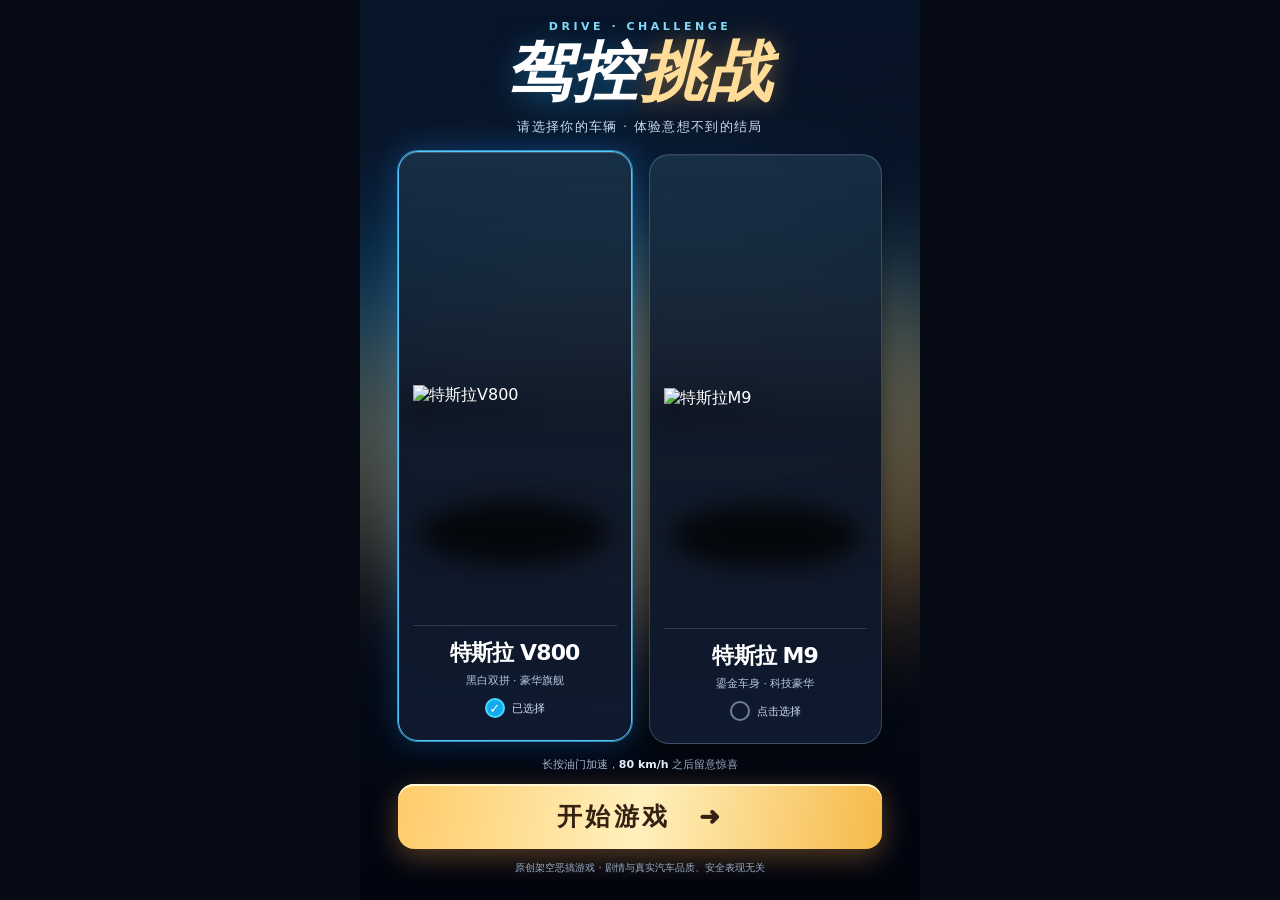
==== drive-game/index.html @ 818aad75 "Add files via upload" ====
<!doctype html>
<html lang="zh-CN">
<head>
<meta charset="utf-8">
<meta name="viewport" content="width=device-width,initial-scale=1,maximum-scale=1,user-scalable=no,viewport-fit=cover">
<meta name="theme-color" content="#081120">
<title>驾控挑战 · 双车命运</title>
<style>
:root{color-scheme:dark;--sky:#7cdaff;--gold:#ffd888;--blue:#37c8ff;--red:#ff4e5c}
*{box-sizing:border-box;-webkit-tap-highlight-color:transparent;user-select:none;-webkit-user-select:none}
html,body{width:100%;height:100%;margin:0;overflow:hidden;background:#03070e;color:white;font-family:-apple-system,BlinkMacSystemFont,"PingFang SC","Microsoft YaHei",system-ui,sans-serif;touch-action:none}
button{font:inherit;cursor:pointer;color:inherit;-webkit-appearance:none;appearance:none;border:0;outline:0}
#app{position:relative;width:100%;height:100%;height:100dvh;overflow:hidden;isolation:isolate}
.screen{position:absolute;inset:0;display:none;overflow:hidden}.screen.active{display:block}
/* Menu */
#menu{background:linear-gradient(160deg,#152b49 0%,#111e32 40%,#090d19 100%)}
#menu:before{content:"";position:absolute;inset:-35px;background:linear-gradient(0deg,rgba(1,3,11,.94),rgba(4,10,22,.55) 57%,rgba(5,13,29,.74)),url('assets/menu.webp') center center/cover no-repeat;filter:blur(15px) saturate(1.15);transform:scale(1.08)}
.ambient{position:absolute;pointer-events:none;border-radius:50%;filter:blur(60px);opacity:.45}.ambient.a{width:60vw;height:40vh;background:#096ba3;top:22%;left:-23%}.ambient.b{width:60vw;height:40vh;background:#b57930;top:30%;right:-27%}
.menu-layout{position:relative;height:100%;display:flex;flex-direction:column;justify-content:space-between;gap:12px;padding:calc(env(safe-area-inset-top) + 20px) clamp(16px,4.2vw,38px) calc(env(safe-area-inset-bottom) + 24px)}
.brand-kicker{font-size:11px;letter-spacing:.32em;font-weight:700;color:#83dafa;text-align:center}.brand-title{margin:3px 0 0;text-align:center;font-size:clamp(40px,10vw,65px);font-weight:1000;font-style:italic;line-height:1.1;letter-spacing:.03em;text-shadow:0 5px 28px #208ac488,0 2px 1px #121a2a}.brand-title span{color:#ffdc97;text-shadow:0 0 25px #ffc15c66}.menu-subtitle{text-align:center;margin:10px 0 0;color:#c9dcf0;font-size:13px;letter-spacing:.1em}
.garage{position:relative;display:grid;grid-template-columns:1fr 1fr;gap:11px;align-items:stretch;flex:1;min-height:0;padding:6px 0 0}
.car-option{position:relative;min-width:0;overflow:hidden;text-align:left;border:1.5px solid #96b1dc47;background:linear-gradient(180deg,#1b344ac7 0%,#0a1426e8 45%,#101b30f5 100%);border-radius:20px;padding:9px;display:flex;flex-direction:column;align-items:stretch;justify-content:flex-end;box-shadow:0 10px 20px #0006, inset 0 1px #ffffff12;transition:border-color .15s,box-shadow .15s,transform .15s;touch-action:manipulation}
.car-option.vselected{border-color:#50caff;box-shadow:0 0 0 1px #57ccff9c,0 0 30px #238fff50,inset 0 1px #ffffff35;transform:translateY(-3px)}
.car-option.mselected{border-color:#ffd17d;box-shadow:0 0 0 1px #ffd98f9c,0 0 30px #ffae4550,inset 0 1px #ffffff35;transform:translateY(-3px)}
.car-img-wrap{position:relative;flex:1;display:flex;align-items:center;justify-content:center;min-height:0}
.car-img-wrap:after{content:"";position:absolute;left:3%;right:3%;bottom:13%;height:14%;border-radius:50%;background:#000b;filter:blur(12px)}
.car-img{display:block;position:relative;z-index:1;width:118%;height:auto;object-fit:contain;max-height:95%;filter:drop-shadow(0 15px 12px #000a)}
.car-img.m{width:125%;max-width:unset}
.car-info{position:relative;z-index:2;flex:none;border-top:1px solid #ffffff24;padding:12px 0 8px;text-align:center}
.car-name{font-size:clamp(16px,4.8vw,22px);font-weight:900;white-space:nowrap;letter-spacing:-.04em}.car-tag{font-size:11px;color:#b2c6db;margin-top:5px}.pick-row{display:flex;align-items:center;justify-content:center;margin-top:10px;font-size:11px;color:#cfdef2;gap:7px}
.pick-dot{width:20px;height:20px;border:2px solid #a7bdd2a0;border-radius:50%;display:grid;place-items:center}.vselected .pick-dot{border-color:#4ad7ff;background:#12acee;color:white}.mselected .pick-dot{border-color:#ffe1a5;background:#c88926;color:white}.pick-dot:after{content:""}.vselected .pick-dot:after,.mselected .pick-dot:after{content:"✓";font-weight:900;font-size:13px}
.menu-bottom{flex:none}.route-note{text-align:center;font-size:11px;color:#a5b5cb;margin:1px auto 12px}.route-note b{color:#e9f1ff}
.main-btn{background:linear-gradient(100deg,#ffcb69,#fff0bd 50%,#f6b948);color:#352113;font-weight:1000;border-radius:16px;display:block;width:100%;padding:16px 10px;box-shadow:0 8px 28px #e799405c,inset 0 2px #fff8d6;font-size:clamp(19px,5.5vw,25px);letter-spacing:.14em;touch-action:manipulation}
.disclaimer{text-align:center;font-size:10px;color:#9bacc6;margin-top:11px;line-height:1.6}
/* Drive */
#drive{background:#0c1622}#roadCanvas{position:absolute;inset:0;width:100%;height:100%}
.vignette{position:absolute;inset:0;pointer-events:none;background:linear-gradient(180deg,rgba(2,8,23,.39),transparent 24%,transparent 55%,rgba(0,4,14,.5))}
.drive-head{position:absolute;top:calc(env(safe-area-inset-top) + 12px);left:12px;right:12px;display:flex;align-items:flex-start;justify-content:space-between;gap:8px;z-index:4}
.glass{border:1px solid #c0d7ff38;background:linear-gradient(135deg,#07172edb,#0b1928b9);backdrop-filter:blur(11px);-webkit-backdrop-filter:blur(11px);box-shadow:0 5px 18px #01061266;border-radius:15px}
.dashboard-meta{padding:10px 12px;min-width:116px}.drive-model{font-weight:900;font-size:13px}.drive-model em{font-style:normal;color:#a5dcff}.meta-km{font-size:11px;color:#aac1d6;margin-top:6px}.pause-btn{padding:12px 14px;font-size:19px;line-height:1;touch-action:manipulation}
.map{position:absolute;right:13px;top:calc(env(safe-area-inset-top) + 98px);width:91px;height:91px;border:2px solid #93a7c65c;border-radius:50%;z-index:3;overflow:hidden;background:radial-gradient(circle at 60% 36%,#344e60f2,#08172ccc);box-shadow:0 4px 15px #041026af;opacity:.9}
.map:before{content:"";position:absolute;top:-18%;left:40%;width:14px;height:142%;background:#617082;transform:rotate(23deg);box-shadow:-26px 0 0 #283548,22px 0 0 #283548}.map:after{content:"➤";position:absolute;top:34%;left:42%;color:#42c8ff;font-size:27px;transform:rotate(-70deg);filter:drop-shadow(0 0 5px #24aaff)}
.vehicle{position:absolute;z-index:2;width:min(73vw,435px);max-height:56vh;object-fit:contain;left:50%;top:58%;transform:translate(-50%,-50%);transform-origin:54% 72%;filter:drop-shadow(5px 27px 13px #01060ec7) drop-shadow(0 0 4px #74a6d144);pointer-events:none;will-change:transform}
.car-shadow{position:absolute;top:78%;left:50%;width:min(62vw,320px);height:30px;border-radius:50%;transform:translateX(-50%);background:#000b;filter:blur(14px);z-index:1;pointer-events:none}
.speed-cluster{position:absolute;z-index:5;right:12px;top:calc(env(safe-area-inset-top) + 216px);width:clamp(112px,32vw,154px);height:clamp(112px,32vw,154px);border-radius:50%;border:2px solid #73c2efb2;background:radial-gradient(circle,#091224ee 48%,#162f48e8 72%,#040d20ec 74%);box-shadow:0 0 23px #0d93e44a, inset 0 0 20px #328ee656;display:flex;align-items:center;justify-content:center;flex-direction:column;overflow:hidden}
.speed-cluster:before{content:"";position:absolute;inset:7px;border:5px solid transparent;border-top-color:#48d0ff;border-right-color:#438ccf;border-radius:50%;transform:rotate(-28deg);opacity:.75}
.speed-cluster.alert{border-color:#ff6971;box-shadow:0 0 28px #fd385f87,inset 0 0 20px #ff3e5944}
.speed-number{font-size:clamp(39px,11vw,56px);line-height:1;font-weight:900;font-variant-numeric:tabular-nums;font-feature-settings:"tnum";letter-spacing:-.06em;z-index:1}.speed-unit{font-size:13px;color:#c7d9eb;z-index:1;margin-top:1px}.needle{position:absolute;bottom:50%;left:50%;height:36%;width:3px;border-radius:8px;background:#ff6875;transform-origin:50% 100%;transform:rotate(-110deg);box-shadow:0 0 8px #f64d6d;opacity:.9}
.status-tip{position:absolute;z-index:5;top:calc(env(safe-area-inset-top) + 202px);left:12px;max-width:44vw;padding:10px 11px;color:#dbeafd;font-size:11px;line-height:1.55}.status-tip strong{display:block;color:#81e3ff;font-size:12px;margin-bottom:2px}.status-tip.warn strong{color:#ff7f83}
.road-warning{position:absolute;z-index:10;left:5%;right:5%;top:37%;padding:15px;text-align:center;border-radius:14px;border:2px solid #ff5063;background:linear-gradient(90deg,#650315ec,#23030cf2);box-shadow:0 0 30px #fa1735a8;display:none;animation:shake .12s linear infinite alternate}.road-warning span{display:block;color:#ffc2c2;font-size:13px}.road-warning b{font-size:25px;line-height:1.5}
@keyframes shake{from{transform:translateX(-2px)}to{transform:translateX(2px)}}
.controls{position:absolute;z-index:9;bottom:calc(env(safe-area-inset-bottom) + 18px);left:0;right:0;display:flex;align-items:flex-end;justify-content:space-between;padding:0 13px;gap:7px;pointer-events:none}
.control-group{display:flex;align-items:center;gap:8px;pointer-events:auto}
.control{display:flex;flex-direction:column;align-items:center;justify-content:center;gap:2px;height:clamp(65px,20vw,91px);min-width:clamp(60px,18vw,85px);border:1.5px solid #ffffff6c;background:linear-gradient(145deg,#192b42ea,#060c18e8);border-radius:20px;box-shadow:0 6px 20px #000a,inset 0 1px #ffffff3e;touch-action:none;user-select:none;overscroll-behavior:none}
.control .symbol{font-size:25px;font-weight:900;line-height:1}.control small{font-size:12px;font-weight:800}.control.pressed{transform:scale(.94);background:linear-gradient(145deg,#3d5f82,#133253);box-shadow:0 0 26px #399dffb3,inset 0 2px 15px #0004}.control.accel{border-color:#53c7ff;box-shadow:0 6px 20px #000a,0 0 13px #25baff35}.control.brake{border-color:#ff757a;background:linear-gradient(145deg,#58252c,#1d0a11)}.control.brake.pressed{background:linear-gradient(145deg,#a12734,#420511);box-shadow:0 0 26px #ff3954b3,inset 0 2px 15px #0004}
.control.steer{width:clamp(50px,15vw,70px);min-width:0;border-radius:50%;height:clamp(65px,20vw,91px)}
.music-chip{position:absolute;bottom:calc(env(safe-area-inset-bottom) + 128px);left:14px;z-index:5;color:#d0e9ff;font-size:11px;background:#071528ae;padding:7px 10px;border-radius:20px;touch-action:manipulation}
/* Pause and ending */
.overlay{position:absolute;inset:0;z-index:20;display:none;align-items:center;justify-content:center;background:#050915ae;backdrop-filter:blur(9px);-webkit-backdrop-filter:blur(9px)}.overlay.show{display:flex}.dialog{width:min(85%,390px);padding:24px;text-align:center;border-radius:22px;border:1px solid #6c9bba66;background:linear-gradient(140deg,#102b42,#080f1e);box-shadow:0 22px 60px #000c}.dialog h2{margin:5px 0 10px}.dialog p{color:#bed2e4;font-size:13px;line-height:1.7}.action-btn{display:block;width:100%;padding:13px 8px;margin-top:12px;border-radius:13px;font-size:15px;font-weight:800;background:#246bba}.action-btn.secondary{background:#23364d}
#ending{background:#060c16}.ending-bg{position:absolute;inset:0;width:100%;height:100%;object-fit:fill}.ending-shade{position:absolute;inset:0;background:linear-gradient(180deg,transparent 0%,transparent 78%,rgba(0,2,9,.84) 90%,#020812e8 100%)}
.ending-footer{position:absolute;z-index:3;bottom:calc(env(safe-area-inset-bottom) + 14px);left:14px;right:14px;display:flex;gap:9px}
.ending-footer button{flex:1;padding:13px 6px;font-size:15px;border-radius:14px;font-weight:900;color:#111;background:linear-gradient(90deg,#ffe2a4,#ffc866);box-shadow:0 7px 23px #000a;touch-action:manipulation}.ending-footer button.alt{background:linear-gradient(90deg,#cbdcec,#789bc5)}
.ending-head{position:absolute;top:calc(env(safe-area-inset-top) + 16px);left:15px;right:15px;z-index:2;display:flex;justify-content:space-between;align-items:center;gap:8px}.ending-head .mini-label{font-size:11px;background:#071a2ec7;border:1px solid #a8c9e461;border-radius:25px;padding:7px 10px}.ending-head .km-final{font-size:13px;font-weight:900;color:#ffe2ad;background:#071a2ec7;border-radius:25px;padding:7px 12px}
@media (max-height:690px){.menu-layout{padding-top:12px;padding-bottom:12px}.brand-title{font-size:35px}.menu-subtitle{margin-top:2px}.car-info{padding:7px 0 5px}.car-tag,.pick-row{margin-top:4px}.main-btn{padding:12px}.route-note{margin-bottom:6px}.disclaimer{font-size:9px;margin-top:5px}.car-img{max-height:78%}.speed-cluster{top:calc(env(safe-area-inset-top) + 170px)}.status-tip{top:calc(env(safe-area-inset-top) + 145px)}}
@media (min-width:700px){#app{max-width:560px;margin:auto;box-shadow:0 0 0 100vmax #060b16,0 0 45px #020815} .car-option{padding:14px}.garage{gap:17px}}
</style>
</head>
<body>
<div id="app">
  <section id="menu" class="screen active" aria-label="车辆选择">
    <div class="ambient a"></div><div class="ambient b"></div>
    <div class="menu-layout">
      <header><div class="brand-kicker">DRIVE · CHALLENGE</div><h1 class="brand-title">驾控<span>挑战</span></h1><p class="menu-subtitle">请选择你的车辆 · 体验意想不到的结局</p></header>
      <div class="garage">
        <button id="selectV" class="car-option vselected" aria-label="选择特斯拉V800"><div class="car-img-wrap"><img class="car-img" src="assets/v800.webp" draggable="false" alt="特斯拉V800"></div><div class="car-info"><div class="car-name">特斯拉 V800</div><div class="car-tag">黑白双拼 · 豪华旗舰</div><div class="pick-row"><span class="pick-dot"></span><span class="pick-text">已选择</span></div></div></button>
        <button id="selectM" class="car-option" aria-label="选择特斯拉M9"><div class="car-img-wrap"><img class="car-img m" src="assets/m9.webp" draggable="false" alt="特斯拉M9"></div><div class="car-info"><div class="car-name">特斯拉 M9</div><div class="car-tag">鎏金车身 · 科技豪华</div><div class="pick-row"><span class="pick-dot"></span><span class="pick-text">点击选择</span></div></div></button>
      </div>
      <div class="menu-bottom"><p class="route-note">长按油门加速，<b>80 km/h</b> 之后留意惊喜</p><button id="startBtn" class="main-btn">开始游戏　➜</button><div class="disclaimer">原创架空恶搞游戏 · 剧情与真实汽车品质、安全表现无关</div></div>
    </div>
  </section>
  <section id="drive" class="screen" aria-label="驾驶场景">
    <canvas id="roadCanvas"></canvas><div class="vignette"></div>
    <div class="drive-head"><div class="dashboard-meta glass"><div class="drive-model" id="driveModel">特斯拉 <em>V800</em></div><div class="meta-km">行驶距离 <span id="trip">0.00</span> km</div></div><button id="pauseBtn" class="pause-btn glass" title="暂停">Ⅱ</button></div>
    <div class="map" aria-hidden="true"></div><div class="car-shadow" id="shadow"></div><img id="playerVehicle" class="vehicle" alt="玩家车辆" src="assets/v800.webp" draggable="false">
    <div class="status-tip glass" id="statusTip"><strong>高速驾驶挑战</strong><span id="statusText">长按油门，持续加速</span></div>
    <div id="speedCluster" class="speed-cluster"><div class="needle" id="speedNeedle"></div><div class="speed-number" id="speedNumber">0</div><div class="speed-unit">km/h</div></div>
    <div id="roadWarning" class="road-warning"><span>⚠ 危险提示</span><b id="warningText">刹车踏板断裂</b></div>
    <button class="music-chip" id="soundBtn">♪ 音效：开</button>
    <div class="controls"><div class="control-group"><button class="control steer" data-action="left" aria-label="向左转"><span class="symbol">◀</span><small>左转</small></button><button class="control steer" data-action="right" aria-label="向右转"><span class="symbol">▶</span><small>右转</small></button></div><div class="control-group"><button class="control brake" data-action="brake" aria-label="刹车"><span class="symbol">⊗</span><small>刹车</small></button><button class="control accel" data-action="accel" aria-label="油门"><span class="symbol">▥</span><small>油门</small></button></div></div>
    <div class="overlay" id="pauseOverlay"><div class="dialog"><h2>游戏已暂停</h2><p>长按油门持续加速；长按刹车减速；按左右方向键转向。电脑也可使用 W / S / A / D 操作。</p><button id="resumeBtn" class="action-btn">继续驾驶</button><button id="pauseRestart" class="action-btn secondary">重新开始</button><button id="pauseMenu" class="action-btn secondary">返回选车</button></div></div>
  </section>
  <section id="ending" class="screen" aria-label="游戏结局"><img id="endingBg" class="ending-bg" src="assets/fail_v800.webp" alt="车辆失控，游戏结束"><div class="ending-shade"></div><div class="ending-head"><span class="mini-label">⚠ 虚构趣味剧情</span><span id="finalSpeed" class="km-final">速度 0 km/h</span></div><div class="ending-footer"><button id="retryBtn">↻ 再玩一次</button><button id="menuBtn" class="alt">⇦ 重新选车</button></div></section>
</div>
<script>
(() => {
'use strict';
const $=id=>document.getElementById(id);
const config={v800:{name:'特斯拉 V800',image:'assets/v800.webp',end:'assets/fail_v800.webp',warning:'刹车踏板断裂'},m9:{name:'特斯拉 M9',image:'assets/m9.webp',end:'assets/fail_m9.webp',warning:'前轮断裂，车辆失控'}};
let selected='v800',screen='menu',paused=false,muted=false,gameTime=0,crashTime=0,crashSpeed=0,crashDir=1;
let speed=0,distance=0,position=0,steerLean=0,roadShift=0,brakeHeld=0,brakeStartedFast=false,carWobble=0;
const controls={accel:false,brake:false,left:false,right:false};
const ctx=$('roadCanvas').getContext('2d',{alpha:false});let W=390,H=844,DPR=1,raf=0,last=0;
let audioCtx=null,engine=null,engineGain=null;
const clamp=(v,a,b)=>Math.max(a,Math.min(b,v));
const lerp=(a,b,t)=>a+(b-a)*t;
const show=id=>{for(const s of document.querySelectorAll('.screen'))s.classList.toggle('active',s.id===id);screen=id;};
function choose(key){selected=key; $('selectV').className='car-option'+(key==='v800'?' vselected':'');$('selectM').className='car-option'+(key==='m9'?' mselected':'');for(const [id,key2] of [['selectV','v800'],['selectM','m9']])$(id).querySelector('.pick-text').textContent=key===key2?'已选择':'点击选择';}
$('selectV').addEventListener('click',()=>choose('v800'));$('selectM').addEventListener('click',()=>choose('m9'));
$('startBtn').addEventListener('click',startGame);
$('retryBtn').addEventListener('click',startGame);
$('menuBtn').addEventListener('click',goMenu);
$('pauseMenu').addEventListener('click',goMenu);
$('pauseRestart').addEventListener('click',startGame);
$('resumeBtn').addEventListener('click',togglePause);
$('pauseBtn').addEventListener('click',togglePause);
$('soundBtn').addEventListener('click',()=>{muted=!muted;$('soundBtn').textContent='♪ 音效：'+(muted?'关':'开');if(engineGain)engineGain.gain.value=muted?0:.015;});
function clearControls(){for(const k in controls)controls[k]=false;document.querySelectorAll('.control').forEach(b=>b.classList.remove('pressed'));brakeHeld=0;brakeStartedFast=false;}
function ensureAudio(){if(muted)return;try{if(!audioCtx){audioCtx=new (window.AudioContext||window.webkitAudioContext)();engine=audioCtx.createOscillator();engine.type='sawtooth';engineGain=audioCtx.createGain();engineGain.gain.value=0.014;engine.connect(engineGain);engineGain.connect(audioCtx.destination);engine.start()}if(audioCtx.state==='suspended')audioCtx.resume();}catch(e){}}
function beep(freq,duration=0.16){if(muted||!audioCtx)return;try{const o=audioCtx.createOscillator();const g=audioCtx.createGain();o.type='square';o.frequency.setValueAtTime(freq,audioCtx.currentTime);o.frequency.exponentialRampToValueAtTime(Math.max(55,freq*.5),audioCtx.currentTime+duration);g.gain.setValueAtTime(.12,audioCtx.currentTime);g.gain.exponentialRampToValueAtTime(.001,audioCtx.currentTime+duration);o.connect(g);g.connect(audioCtx.destination);o.start();o.stop(audioCtx.currentTime+duration+.01)}catch(e){}}
function startGame(){clearControls();paused=false;speed=0;distance=0;position=0;steerLean=0;roadShift=0;gameTime=0;crashTime=0;carWobble=0;last=performance.now();$('pauseOverlay').classList.remove('show');$('roadWarning').style.display='none';$('statusTip').classList.remove('warn');$('speedCluster').classList.remove('alert');$('playerVehicle').src=config[selected].image;$('driveModel').innerHTML='特斯拉 <em>'+(selected==='v800'?'V800':'M9')+'</em>';$('statusText').textContent=selected==='v800'?'长按油门加速，超过80后试着长按刹车':'长按油门加速，超过80体验车辆结局';show('drive');ensureAudio();resizeCanvas();updateHUD();if(!raf)raf=requestAnimationFrame(loop);}
function goMenu(){paused=false;clearControls();$('pauseOverlay').classList.remove('show');show('menu');if(engineGain)engineGain.gain.value=0;}
function togglePause(){if(screen!=='drive'||crashTime>0)return;paused=!paused;clearControls();$('pauseOverlay').classList.toggle('show',paused);if(engineGain)engineGain.gain.value=paused?0:.014;last=performance.now();}
// Hold buttons continuously while pointer/touch remains down.
for(const btn of document.querySelectorAll('.control')){
 const action=btn.dataset.action;
 btn.addEventListener('pointerdown',e=>{if(screen!=='drive'||paused||crashTime)return;e.preventDefault();btn.setPointerCapture?.(e.pointerId);controls[action]=true;btn.classList.add('pressed');if(action==='brake'){brakeHeld=0;brakeStartedFast=speed>80;}ensureAudio();});
 const release=e=>{if(!controls[action])return;e.preventDefault();controls[action]=false;btn.classList.remove('pressed');if(action==='brake'){brakeHeld=0;brakeStartedFast=false;}};
 btn.addEventListener('pointerup',release);btn.addEventListener('pointercancel',release);btn.addEventListener('lostpointercapture',release);
 btn.addEventListener('contextmenu',e=>e.preventDefault());
}
const keys={KeyW:'accel',ArrowUp:'accel',Space:'accel',KeyS:'brake',ArrowDown:'brake',KeyA:'left',ArrowLeft:'left',KeyD:'right',ArrowRight:'right'};
window.addEventListener('keydown',e=>{const a=keys[e.code];if(!a||screen!=='drive'||paused||crashTime)return;e.preventDefault();if(!controls[a]&&a==='brake'){brakeStartedFast=speed>80;brakeHeld=0;}controls[a]=true;document.querySelector(`[data-action="${a}"]`)?.classList.add('pressed');ensureAudio();});
window.addEventListener('keyup',e=>{const a=keys[e.code];if(!a)return;controls[a]=false;document.querySelector(`[data-action="${a}"]`)?.classList.remove('pressed');if(a==='brake'){brakeHeld=0;brakeStartedFast=false;}});
window.addEventListener('blur',()=>{if(screen==='drive'&&!paused&&!crashTime)togglePause();clearControls();});
document.addEventListener('visibilitychange',()=>{if(document.hidden&&screen==='drive'&&!paused&&!crashTime)togglePause();});
function fail(){if(crashTime||screen!=='drive')return;crashTime=.001;crashSpeed=speed;crashDir=position>=0?1:-1;clearControls();$('roadWarning').style.display='block';$('warningText').textContent=config[selected].warning;$('statusTip').classList.add('warn');$('statusText').textContent='车辆已经失去控制！';$('speedCluster').classList.add('alert');beep(880,.5);}
function finishCrash(){show('ending');$('endingBg').src=config[selected].end;$('finalSpeed').textContent='触发时速度 '+Math.round(crashSpeed)+' km/h';$('roadWarning').style.display='none';if(engineGain)engineGain.gain.value=0;}
function update(dt){
 gameTime+=dt;
 if(crashTime){crashTime+=dt;speed=Math.max(0,speed-9*dt);position+=crashDir*dt*1.17;steerLean+=dt*110*crashDir;if(crashTime>1.85)finishCrash();return;}
 // Player acceleration deliberately compact for short phone sessions.
 if(controls.accel){speed=Math.min(165,speed+(13.9-2.2*(speed/165))*dt)}
 if(controls.brake){brakeHeld+=dt;speed=Math.max(0,speed-40*dt);}else{brakeHeld=0;speed=Math.max(0,speed-(.6+speed*.008)*dt)}
 if(selected==='m9'&&speed>80.1){fail();return;}
 if(selected==='v800'&&controls.brake&&brakeStartedFast&&brakeHeld>=.33){fail();return;}
 const turn=(Number(controls.right)-Number(controls.left));
 position=clamp(position+turn*dt*(.43+speed/280),-1.42,1.42);
 steerLean=lerp(steerLean,-turn*6,.12);
 carWobble=Math.sin(gameTime*14)*Math.min(1,speed/120)*.6;
 distance+=speed*dt/3600;
 roadShift+=speed*dt/40;
 if(engine){engine.frequency.setTargetAtTime(44+speed*.65,audioCtx.currentTime,.12);if(engineGain)engineGain.gain.value=muted?0:clamp(.008+speed*.00007,.008,.024)}
}
function updateHUD(){ $('trip').textContent=distance.toFixed(2);$('speedNumber').textContent=Math.round(speed);$('speedNeedle').style.transform='rotate('+(-120+speed*1.15)+'deg)';const s=$('speedCluster');s.classList.toggle('alert',crashTime>0||speed>80);if(!crashTime&&speed>=70&&speed<=80){$('statusText').textContent='接近 80 km/h，请留意！';$('statusTip').classList.add('warn')}else if(!crashTime&&speed>80){$('statusText').textContent='已超过 80 km/h';$('statusTip').classList.add('warn')}else if(!crashTime){$('statusTip').classList.remove('warn');$('statusText').textContent=selected==='v800'?'长按油门加速，超过80后试着长按刹车':'长按油门加速，超过80体验车辆结局'}}
function resizeCanvas(){const r=$('roadCanvas').getBoundingClientRect();W=r.width||390;H=r.height||844;DPR=Math.min(2,window.devicePixelRatio||1);const c=$('roadCanvas');if(c.width!==Math.round(W*DPR)||c.height!==Math.round(H*DPR)){c.width=Math.round(W*DPR);c.height=Math.round(H*DPR)}ctx.setTransform(DPR,0,0,DPR,0,0)}
window.addEventListener('resize',resizeCanvas);
const rgb=(a,b,t)=>`rgb(${Math.round(lerp(a[0],b[0],t))},${Math.round(lerp(a[1],b[1],t))},${Math.round(lerp(a[2],b[2],t))})`;
function roadGeometry(t){const depth=t*t;const curve=Math.sin(roadShift*.014)*W*.034;const center=W/2+curve*(1-t);return {x:center,half:lerp(W*.07,W*1.04,Math.pow(t,1.5)),y:lerp(H*.39,H*1.05,Math.pow(t,1.32))}}
function poly(points,fill){ctx.beginPath();ctx.moveTo(points[0][0],points[0][1]);for(let i=1;i<points.length;i++)ctx.lineTo(points[i][0],points[i][1]);ctx.closePath();ctx.fillStyle=fill;ctx.fill()}
function drawSky(){const hy=H*.42;let gr=ctx.createLinearGradient(0,0,0,hy);gr.addColorStop(0,'#1b3d60');gr.addColorStop(.49,'#668aab');gr.addColorStop(.9,'#ecaa7a');gr.addColorStop(1,'#e9b288');ctx.fillStyle=gr;ctx.fillRect(0,0,W,H);
 const sx=W*.81,sy=hy*.54;const sun=ctx.createRadialGradient(sx,sy,3,sx,sy,W*.48);sun.addColorStop(0,'#ffecc1a8');sun.addColorStop(.33,'#ffc17729');sun.addColorStop(1,'#ffaa6600');ctx.fillStyle=sun;ctx.fillRect(0,0,W,hy);
 for(let i=0;i<6;i++){let x=((i*197+38)%(W+170))-60,y=H*(.11+(i%4)*.06);ctx.fillStyle=i%2?'#ffffff0b':'#ffffff10';ctx.beginPath();ctx.ellipse(x,y,65+(i%3)*19,9+i*1.6,-.08,0,Math.PI*2);ctx.fill()}
 // low coastal hills
 ctx.fillStyle='#506b80';ctx.beginPath();ctx.moveTo(0,hy);for(let i=0;i<=22;i++){let x=i*W/22;ctx.lineTo(x,hy-20-Math.sin(i*.9+1)*12-Math.sin(i*.35)*19)}ctx.lineTo(W,hy);ctx.fill();
 // mid-rise skyline behind highway
 for(let i=0;i<36;i++){const x=i*(W/33)-7;const h=14+((i*37+11)%67);ctx.fillStyle=i%4===0?'#415467':'#5e6a77';ctx.fillRect(x,hy-h,Math.max(7,W/29),h);if(i%3!==0){ctx.fillStyle='#d9bd91a0';for(let j=0;j<3;j++)ctx.fillRect(x+3+j*5,hy-h+7,2,3)}}
 // distant water / city base
 ctx.fillStyle='#7896a4';ctx.fillRect(0,hy,W,H-hy);
}
function drawScenery(){const horizon=H*.39;ctx.fillStyle='#29484a';poly([[0,horizon+15],[W*.35,horizon+16],[0,H]],'#35574d');poly([[W,horizon],[W*.65,horizon+13],[W,H]],'#325344');
 const rightPoints=[],leftPoints=[];for(let j=1;j<35;j++){let t=((j/35+roadShift*.052)%1);if(t<.025)continue;let p=roadGeometry(t);const sx=p.x+p.half*1.15, sx2=p.x-p.half*1.15;const size=3+33*t*t;rightPoints.push([sx,p.y,size,t]);leftPoints.push([sx2,p.y,size,t]);}
 for(const [x,y,size,t] of [...leftPoints,...rightPoints].sort((a,b)=>a[3]-b[3])){if(x<-65||x>W+65)continue;const trunk=Math.max(2,size*.13);ctx.fillStyle='#493c35';ctx.fillRect(x-trunk/2,y-size*.7,trunk,size*.75);ctx.fillStyle=t>.75?'#244d36':'#356848';ctx.beginPath();ctx.ellipse(x,y-size*.86,size*.40,size*.58,0,0,Math.PI*2);ctx.fill();}
}
function drawRoad(){const pg=(t,f=1)=>{const p=roadGeometry(t);return[p.x+p.half*f,p.y]};
 poly([pg(0,-1.42),pg(0,1.42),pg(1,1.42),pg(1,-1.42)],'#9b9a8c');
 poly([pg(0,-1.11),pg(0,1.11),pg(1,1.11),pg(1,-1.11)],'#25313d');
 let gr=ctx.createLinearGradient(0,H*.4,0,H);gr.addColorStop(0,'#35414b');gr.addColorStop(1,'#101923');poly([pg(0,-1),pg(0,1),pg(1,1),pg(1,-1)],gr);
 for(const side of [-1,1]){ctx.beginPath();for(let t=0;t<=1.01;t+=.03){const p=roadGeometry(Math.min(1,t));const x=p.x+side*p.half*.95;if(t===0)ctx.moveTo(x,p.y);else ctx.lineTo(x,p.y)}ctx.strokeStyle='#e5c57e';ctx.lineWidth=2.4;ctx.stroke();}
 // Asphalt reflection bands
 for(let j=0;j<18;j++){const t=((j*.09+roadShift*.008)%1),p=roadGeometry(t);ctx.strokeStyle=j%2===0?'#d8d7d50b':'#fbfbfa0b';ctx.lineWidth=1+3*t;ctx.beginPath();ctx.moveTo(p.x-p.half*.82,p.y);ctx.lineTo(p.x+p.half*.82,p.y);ctx.stroke();}
 // dashed lane lines travel toward camera
 for(let i=0;i<23;i++){const t0=((i/23+roadShift*.11)%1);const t1=Math.min(1,t0+.032);if(t1<=t0)continue;for(const f of [-.34,.34]){const a=pg(t0,f),b=pg(t1,f),p=roadGeometry(t0);ctx.strokeStyle='#ecf3f9b8';ctx.lineWidth=lerp(1,7,t0);ctx.lineCap='butt';ctx.beginPath();ctx.moveTo(...a);ctx.lineTo(...b);ctx.stroke()}}
 // guardrail uprights
 for(const side of [-1,1]){for(let i=0;i<19;i++){const t=((i/19+roadShift*.06)%1);const p=roadGeometry(t),x=p.x+side*p.half*1.15;ctx.strokeStyle='#c6cbd2';ctx.lineWidth=1+5*t;ctx.beginPath();ctx.moveTo(x,p.y);ctx.lineTo(x,p.y-lerp(3,26,t));ctx.stroke()}ctx.beginPath();for(let t=0;t<=1;t+=.035){let p=roadGeometry(t),x=p.x+side*p.half*1.15,y=p.y-lerp(4,25,t);if(t===0)ctx.moveTo(x,y);else ctx.lineTo(x,y)}ctx.strokeStyle='#aabac8';ctx.lineWidth=3;ctx.stroke()}
 // Overhead road portal every few seconds
 const po=(roadShift*.035)%1;if(po>.1&&po<.9){const p=roadGeometry(po),h=35+75*po;ctx.strokeStyle='#6b8495';ctx.lineWidth=2+5*po;const x1=p.x-p.half*1.05,x2=p.x+p.half*1.05;ctx.beginPath();ctx.moveTo(x1,p.y);ctx.lineTo(x1,p.y-h);ctx.lineTo(x2,p.y-h);ctx.lineTo(x2,p.y);ctx.stroke();ctx.fillStyle='#2d7c61';ctx.fillRect(p.x-h*.48,p.y-h+1,h*.95,15+20*po);ctx.fillStyle='#e5f5eb';ctx.textAlign='center';ctx.font=`${Math.max(7,po*13)}px sans-serif`;ctx.fillText('前方道路  →',p.x,p.y-h+12);}
}
function drawEffects(){if(!crashTime)return;ctx.fillStyle='rgba(255,41,65,.1)';ctx.fillRect(0,0,W,H);for(let i=0;i<35;i++){let t=crashTime,phase=(i*1.618%1),x=W*.5+(position*.14*W)+Math.sin(i*59+phase)*W*.4*t,y=H*.68+(phase-.5)*190*t;const s=(i%4+1)*t;ctx.fillStyle=i%3===0?'#ffe8a5':'#ff8846';ctx.beginPath();ctx.arc(x,y,s,0,Math.PI*2);ctx.fill()}}
function draw(){if(!W||!H)return;ctx.save();ctx.setTransform(DPR,0,0,DPR,0,0);drawSky();drawScenery();drawRoad();drawEffects();ctx.restore();
 const v=$('playerVehicle');const motion=crashTime?(crashDir*crashTime*62):position*W*.28;const turn=crashTime?steerLean:steerLean+carWobble;const jump=crashTime?crashTime*crashTime*40:0;const scale=crashTime?Math.max(.7,1-crashTime*.16):1;
 v.style.transform=`translate(calc(-50% + ${motion}px),calc(-50% - ${jump}px)) rotate(${turn}deg) scale(${scale})`;
 $('shadow').style.transform=`translateX(calc(-50% + ${motion*.8}px)) scale(${crashTime?.95:1})`;
}
function loop(time){raf=requestAnimationFrame(loop);const dt=clamp((time-last)/1000,0,.05);last=time;if(screen!=='drive')return;if(!paused){update(dt);updateHUD();}draw();}
resizeCanvas();choose('v800');
})();
</script>
</body>
</html>
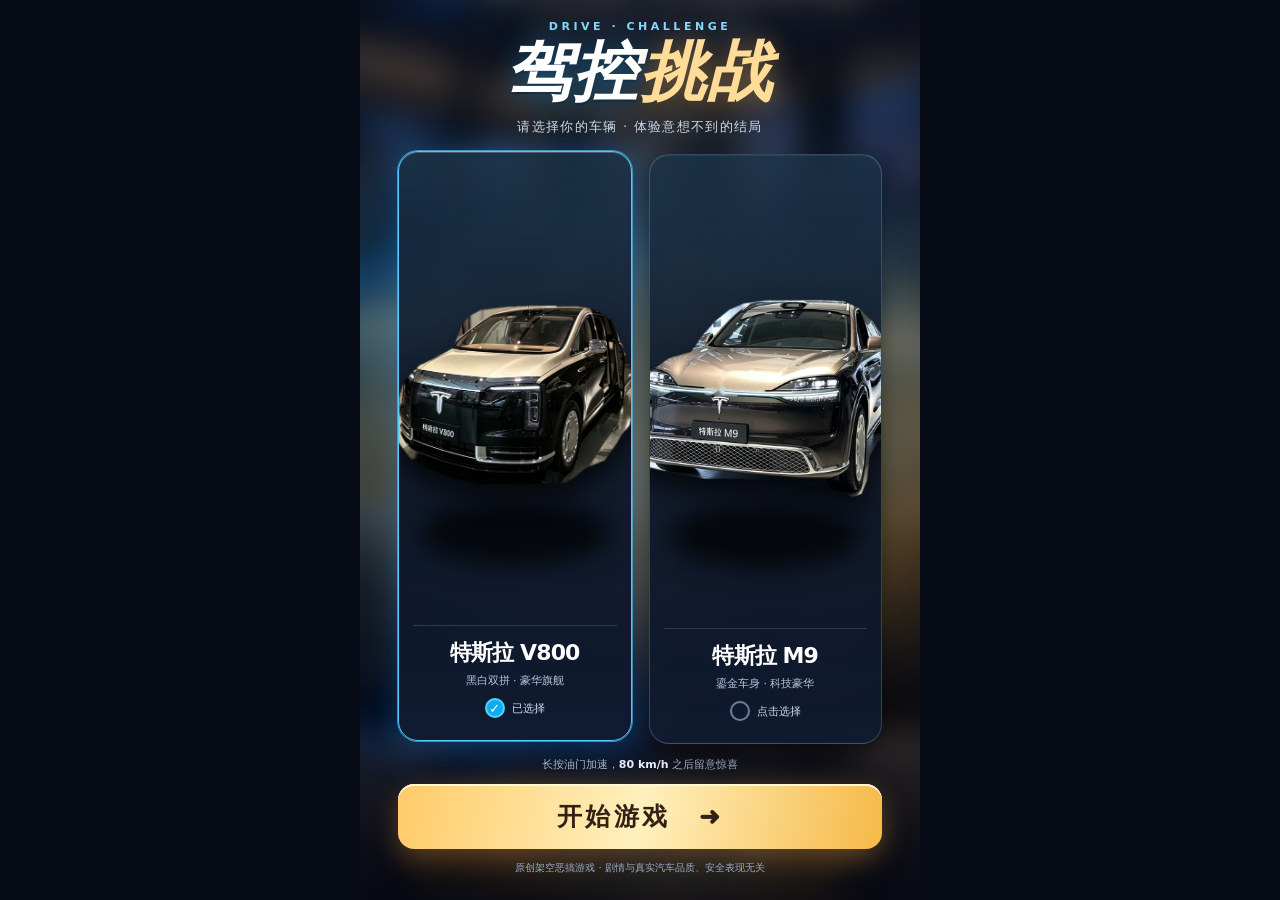
==== commit 4910c5b7: "Add files via upload" ====
--- a/drive-game/index.html
+++ b/drive-game/index.html
@@ -63,7 +63,142 @@
 .ending-head{position:absolute;top:calc(env(safe-area-inset-top) + 16px);left:15px;right:15px;z-index:2;display:flex;justify-content:space-between;align-items:center;gap:8px}.ending-head .mini-label{font-size:11px;background:#071a2ec7;border:1px solid #a8c9e461;border-radius:25px;padding:7px 10px}.ending-head .km-final{font-size:13px;font-weight:900;color:#ffe2ad;background:#071a2ec7;border-radius:25px;padding:7px 12px}
 @media (max-height:690px){.menu-layout{padding-top:12px;padding-bottom:12px}.brand-title{font-size:35px}.menu-subtitle{margin-top:2px}.car-info{padding:7px 0 5px}.car-tag,.pick-row{margin-top:4px}.main-btn{padding:12px}.route-note{margin-bottom:6px}.disclaimer{font-size:9px;margin-top:5px}.car-img{max-height:78%}.speed-cluster{top:calc(env(safe-area-inset-top) + 170px)}.status-tip{top:calc(env(safe-area-inset-top) + 145px)}}
 @media (min-width:700px){#app{max-width:560px;margin:auto;box-shadow:0 0 0 100vmax #060b16,0 0 45px #020815} .car-option{padding:14px}.garage{gap:17px}}
+
+/* A photographic body option with individually spinning, perspective-compressed hubs. */
+.wheel-overlay{position:absolute;display:none;pointer-events:none;z-index:3;overflow:hidden;border-radius:50%;background:linear-gradient(90deg,#161a1e 0%,#747b80 26%,#b0b0ab 47%,#5c6368 74%,#181b1e 100%);border:2px solid #9a9a91;box-shadow:inset 0 0 7px #000d,1px 1px 3px #000b;will-change:transform}
+.wheel-spinner{position:absolute;inset:8% 8%;border-radius:50%;background:repeating-conic-gradient(from 0deg,#ccd0c7 0deg 9deg,#464c50 10deg 20deg,#a3a6a0 21deg 32deg,#373d42 33deg 45deg);box-shadow:inset 0 0 5px #2229;will-change:transform}
+.wheel-spinner:after{content:"";position:absolute;left:38%;top:38%;width:24%;height:24%;background:radial-gradient(circle,#e4e1d6,#797e7d);border-radius:50%;box-shadow:0 0 2px #111}
+#viewMode{position:absolute;z-index:10;top:calc(env(safe-area-inset-top) + 308px);left:12px;padding:8px 10px;border-radius:9px;background:#071b2dd1;border:1px solid #94d7f178;color:#e6f9ff;font-size:11px;font-weight:800;backdrop-filter:blur(6px);touch-action:manipulation}
+#speedFX{position:absolute;inset:0;z-index:2;pointer-events:none;opacity:0;mix-blend-mode:screen;background:repeating-linear-gradient(89deg,transparent 0 33px,rgba(157,211,255,.09) 34px,transparent 35px 75px);mask-image:linear-gradient(0deg,black,transparent 48%);transition:opacity .25s}
 </style>
+<script>
+/* Drive3D: dependency-free realtime WebGL driving scene, offline capable. */
+(() => {
+'use strict';
+const TAU=Math.PI*2, clamp=(v,a,b)=>Math.max(a,Math.min(b,v));
+const I=()=>new Float32Array([1,0,0,0, 0,1,0,0, 0,0,1,0, 0,0,0,1]);
+function mul(a,b){const o=new Float32Array(16);for(let c=0;c<4;c++)for(let r=0;r<4;r++)for(let k=0;k<4;k++)o[c*4+r]+=a[k*4+r]*b[c*4+k];return o}
+function trans(x=0,y=0,z=0){let m=I();m[12]=x;m[13]=y;m[14]=z;return m}
+function rx(a){let m=I(),c=Math.cos(a),s=Math.sin(a);m[5]=c;m[6]=s;m[9]=-s;m[10]=c;return m}
+function ry(a){let m=I(),c=Math.cos(a),s=Math.sin(a);m[0]=c;m[2]=-s;m[8]=s;m[10]=c;return m}
+function rz(a){let m=I(),c=Math.cos(a),s=Math.sin(a);m[0]=c;m[1]=s;m[4]=-s;m[5]=c;return m}
+function scl(x=1,y=1,z=1){let m=I();m[0]=x;m[5]=y;m[10]=z;return m}
+function combine(...args){return args.reduce((a,b)=>mul(a,b),I())}
+function persp(fov,aspect,n,f){let q=1/Math.tan(fov/2),m=new Float32Array(16);m[0]=q/aspect;m[5]=q;m[10]=(f+n)/(n-f);m[11]=-1;m[14]=2*f*n/(n-f);return m}
+function normalize(x){let l=Math.hypot(...x)||1;return x.map(v=>v/l)}
+function lookAt(eye,target,up=[0,1,0]){const z=normalize(eye.map((v,i)=>v-target[i]));let x=normalize([up[1]*z[2]-up[2]*z[1],up[2]*z[0]-up[0]*z[2],up[0]*z[1]-up[1]*z[0]]);const y=[z[1]*x[2]-z[2]*x[1],z[2]*x[0]-z[0]*x[2],z[0]*x[1]-z[1]*x[0]];return new Float32Array([x[0],y[0],z[0],0,x[1],y[1],z[1],0,x[2],y[2],z[2],0,-x.reduce((s,v,i)=>s+v*eye[i],0),-y.reduce((s,v,i)=>s+v*eye[i],0),-z.reduce((s,v,i)=>s+v*eye[i],0),1])}
+const colors={tire:'#11161c',rubberSide:'#242a30',metal:'#b9c2cc',rim:'#d9dce2',hub:'#647587',glass:'#182b38',glassFront:'#223944',glassTint:'#10212c',frame:'#12171c',white:'#eeebdb',cream:'#ddd8c5',silver:'#d4d7d4',gold:'#b99b79',brown:'#443936',black:'#101419',blue:'#65d9ff',led:'#eaffff',red:'#ee4b45',road:'#343c44',shoulder:'#6c7378',guard:'#c1c8cb',tree:'#254f3b',foliage:'#326b4b',windows:'#5c8296'};
+function rgb(s){s=(colors[s]||s||'#ffffff').replace('#','');let n=parseInt(s,16);return [(n>>16&255)/255,(n>>8&255)/255,(n&255)/255]}
+class Geo {constructor(){this.v=[]}
+ tri(a,b,c,col){let u=[b[0]-a[0],b[1]-a[1],b[2]-a[2]],w=[c[0]-a[0],c[1]-a[1],c[2]-a[2]];let nn=normalize([u[1]*w[2]-u[2]*w[1],u[2]*w[0]-u[0]*w[2],u[0]*w[1]-u[1]*w[0]]),co=rgb(col);for(const p of [a,b,c])this.v.push(...p,...nn,...co)}
+ quad(a,b,c,d,col){this.tri(a,b,c,col);this.tri(a,c,d,col)}
+ box(x,y,z,w,h,l,col){let a=x-w/2,b=x+w/2,c=y-h/2,d=y+h/2,e=z-l/2,f=z+l/2;this.quad([a,c,f],[b,c,f],[b,d,f],[a,d,f],col);this.quad([b,c,e],[a,c,e],[a,d,e],[b,d,e],col);this.quad([a,c,e],[a,c,f],[a,d,f],[a,d,e],col);this.quad([b,c,f],[b,c,e],[b,d,e],[b,d,f],col);this.quad([a,d,f],[b,d,f],[b,d,e],[a,d,e],col);this.quad([a,c,e],[b,c,e],[b,c,f],[a,c,f],col);return this}
+ wedge(z0,z1,ymid,roof0,roof1,lowerW,upperW,color){const a=-lowerW/2,b=lowerW/2,c=-upperW/2,d=upperW/2;this.quad([a,ymid,z0],[b,ymid,z0],[d,roof0,z0],[c,roof0,z0],color);this.quad([b,ymid,z1],[a,ymid,z1],[c,roof1,z1],[d,roof1,z1],color);this.quad([a,ymid,z1],[a,ymid,z0],[c,roof0,z0],[c,roof1,z1],color);this.quad([b,ymid,z0],[b,ymid,z1],[d,roof1,z1],[d,roof0,z0],color);this.quad([c,roof0,z0],[d,roof0,z0],[d,roof1,z1],[c,roof1,z1],color);return this}
+ cylX(x,y,z,r1,r2,length,sides,col,side='rubberSide'){let a=x-length/2,b=x+length/2;for(let i=0;i<sides;i++){let t=i*TAU/sides,u=(i+1)*TAU/sides;let y0=Math.sin(t)*r1,z0=Math.cos(t)*r1,y1=Math.sin(u)*r1,z1=Math.cos(u)*r1;let Y0=Math.sin(t)*r2,Z0=Math.cos(t)*r2,Y1=Math.sin(u)*r2,Z1=Math.cos(u)*r2;
+ this.quad([a,y+y0,z+z0],[a,y+y1,z+z1],[b,y+Y1,z+Z1],[b,y+Y0,z+Z0],col);this.tri([a,y,z],[a,y+y1,z+z1],[a,y+y0,z+z0],side);this.tri([b,y,z],[b,y+Y0,z+Z0],[b,y+Y1,z+Z1],side)}return this}
+ ringX(x,y,z,rInner,rOuter,depth,col,sides=20){let a=x-depth/2,b=x+depth/2;for(let i=0;i<sides;i++){const t=i*TAU/sides,u=(i+1)*TAU/sides;const p=(r,v)=>[b,y+Math.sin(v)*r,z+Math.cos(v)*r];this.quad(p(rInner,t),p(rInner,u),p(rOuter,u),p(rOuter,t),col)}return this}
+ lineBox(ax,ay,az,bx,by,bz,r,col){let d=Math.hypot(bx-ax,by-ay,bz-az);if(d<.001)return this;const vx=(bx-ax)/d,vy=(by-ay)/d,vz=(bz-az)/d;let ref=Math.abs(vy)>.8?[1,0,0]:[0,1,0];let U=normalize([vy*ref[2]-vz*ref[1],vz*ref[0]-vx*ref[2],vx*ref[1]-vy*ref[0]]);let V=[vy*U[2]-vz*U[1],vz*U[0]-vx*U[2],vx*U[1]-vy*U[0]];let A=[ax,ay,az],B=[bx,by,bz],p=(m,i,j)=>m.map((v,k)=>v+i*U[k]*r+j*V[k]*r);let a=p(A,-1,-1),b=p(A,1,-1),c=p(A,1,1),d0=p(A,-1,1),e=p(B,-1,-1),f=p(B,1,-1),g=p(B,1,1),h=p(B,-1,1);this.quad(a,b,f,e,col);this.quad(b,c,g,f,col);this.quad(c,d0,h,g,col);this.quad(d0,a,e,h,col);return this}
+}
+class WebDrive{
+ constructor(canvas){this.canvas=canvas;let gl=canvas.getContext('webgl',{antialias:true,alpha:true,premultipliedAlpha:false,powerPreference:'high-performance'})||canvas.getContext('experimental-webgl');if(!gl)throw Error('WebGL unavailable');this.gl=gl;const vs=`attribute vec3 aPos;attribute vec3 aNormal;attribute vec3 aColor;uniform mat4 uMVP;uniform mat4 uModel;varying vec3 vNormal;varying vec3 vColor;varying vec3 vPos;void main(){vec4 wp=uModel*vec4(aPos,1.);vPos=wp.xyz;vNormal=normalize(mat3(uModel)*aNormal);vColor=aColor;gl_Position=uMVP*vec4(aPos,1.);}`;
+ const fs=`precision mediump float;varying vec3 vNormal;varying vec3 vColor;varying vec3 vPos;uniform vec3 uCam;uniform float uAlpha;uniform float uGlow;uniform float uFog;uniform float uAsphalt;uniform float uTravel;void main(){vec3 N=normalize(vNormal);vec3 sun=normalize(vec3(-.55,.9,.75));vec3 V=normalize(uCam-vPos);float diff=max(dot(N,sun),0.);vec3 tint=mix(vec3(.57,.76,1.06),vec3(1.19,1.05,.88),clamp(diff,0.,1.));float shade=.30+.67*diff+.18*max(dot(N,normalize(vec3(.45,.22,-.85))),0.);float spec=pow(max(dot(reflect(-sun,N),V),0.),20.)*.40;float sky=max(dot(N,vec3(0.,1.,0.)),0.);vec3 c=vColor*tint*shade+spec*vec3(.93,.97,1.)+vColor*sky*.15;c=mix(c,vColor*1.45,uGlow);float fog=clamp((length(vPos-uCam)-35.)/145.,0.,.55)*uFog; c=mix(c,vec3(.58,.67,.72),fog);float grain=fract(sin(dot(vPos.xz*vec2(48.,16.)+vec2(uTravel*7.,uTravel*3.),vec2(12.9898,78.233)))*43758.5453);float strip=sin(vPos.x*1.9+sin(vPos.z*.037)*.8);c=mix(c,c*(.73+grain*.28+strip*.045),uAsphalt);gl_FragColor=vec4(c,uAlpha);}`;
+ const shader=(type,src)=>{let sh=gl.createShader(type);gl.shaderSource(sh,src);gl.compileShader(sh);if(!gl.getShaderParameter(sh,gl.COMPILE_STATUS))throw Error(gl.getShaderInfoLog(sh));return sh};let program=gl.createProgram();gl.attachShader(program,shader(gl.VERTEX_SHADER,vs));gl.attachShader(program,shader(gl.FRAGMENT_SHADER,fs));gl.linkProgram(program);if(!gl.getProgramParameter(program,gl.LINK_STATUS))throw Error(gl.getProgramInfoLog(program));gl.useProgram(program);this.p=program;
+ const loc={pos:gl.getAttribLocation(program,'aPos'),normal:gl.getAttribLocation(program,'aNormal'),color:gl.getAttribLocation(program,'aColor'),mvp:gl.getUniformLocation(program,'uMVP'),model:gl.getUniformLocation(program,'uModel'),cam:gl.getUniformLocation(program,'uCam'),alpha:gl.getUniformLocation(program,'uAlpha'),glow:gl.getUniformLocation(program,'uGlow'),fog:gl.getUniformLocation(program,'uFog'),asphalt:gl.getUniformLocation(program,'uAsphalt'),travel:gl.getUniformLocation(program,'uTravel')};this.loc=loc;for(const n of ['pos','normal','color'])gl.enableVertexAttribArray(loc[n]);gl.enable(gl.DEPTH_TEST);gl.depthFunc(gl.LEQUAL);gl.enable(gl.CULL_FACE);gl.cullFace(gl.BACK);gl.enable(gl.BLEND);gl.blendFunc(gl.SRC_ALPHA,gl.ONE_MINUS_SRC_ALPHA);gl.clearColor(0,0,0,0);this.meshCache={};this.vehicles={};this.travel=0;this.wheelAngle=0;this.curve=0;this.lastSpeed=0;this.frame=0;this.lightObjects=[];this.setupWorld();this.buildCar('v800');this.buildCar('m9');this.resize()}
+ mesh(name,geo){let gl=this.gl,m=this.meshCache[name];if(m)return m;let arr=new Float32Array(geo.v),b=gl.createBuffer();gl.bindBuffer(gl.ARRAY_BUFFER,b);gl.bufferData(gl.ARRAY_BUFFER,arr,gl.STATIC_DRAW);return this.meshCache[name]={buffer:b,count:arr.length/9}}
+ renderMesh(mesh,model=I(),options={}){const gl=this.gl,loc=this.loc;if(!mesh)return;gl.bindBuffer(gl.ARRAY_BUFFER,mesh.buffer);const stride=36;gl.vertexAttribPointer(loc.pos,3,gl.FLOAT,false,stride,0);gl.vertexAttribPointer(loc.normal,3,gl.FLOAT,false,stride,12);gl.vertexAttribPointer(loc.color,3,gl.FLOAT,false,stride,24);gl.uniformMatrix4fv(loc.model,false,model);gl.uniformMatrix4fv(loc.mvp,false,mul(this.vp,model));gl.uniform1f(loc.alpha,options.alpha===undefined?1:options.alpha);gl.uniform1f(loc.glow,options.glow||0);gl.uniform1f(loc.fog,options.fog===undefined?1:options.fog);gl.uniform1f(loc.asphalt,options.asphalt||0);gl.uniform1f(loc.travel,this.travel||0);gl.drawArrays(gl.TRIANGLES,0,mesh.count)}
+ setupWorld(){let g=new Geo();g.box(0,-.11,-85,18,.18,360,'road');this.road=this.mesh('road',g);g=new Geo();g.box(0,-.20,-85,160,.09,360,'#526b57');this.ground=this.mesh('ground',g);g=new Geo();for(let x of [-8.98,8.98])g.box(x,.035,-85,.20,.045,360,'#e2cc9a');for(let x of [-3,3])g.box(x,.02,-85,.085,.035,360,'#d1dde8');this.edges=this.mesh('edges',g);
+ g=new Geo();for(let i=0;i<28;i++){let z=-3-i*12;for(let x of [-3,3])g.box(x,.042,z,.16,.04,5.2,'#e5ebea');}this.dashes=this.mesh('dashes',g);
+ g=new Geo();for(let side of [-1,1]){let x=side*9.55;g.box(x,.58,-85,.14,.18,350,'#bfc8ca');g.box(x,.24,-85,.11,.12,350,'#616b73');for(let i=0;i<35;i++){g.box(x,.41,25-i*10,.19,.8,.16,'#7a858a')}}this.guard=this.mesh('guard',g);
+ g=new Geo();for(let i=0;i<34;i++){let z=-i*10+15,sz=10+(i%4)*7;for(let s of [-1,1]){let x=s*(15+(i*13%6));g.box(x,.04,z,12,.1,8,i%3===0?'#4b7758':'#5b8055');}}this.grass=this.mesh('grass',g);
+ g=new Geo();const rand=(i)=>((i*167+43)%997)/997;for(let i=0;i<30;i++)for(let s of [-1,1]){const x=s*(13+rand(i+3)*14),z=-i*13+35,h=2.1+rand(i+17)*3.5;g.box(x,h/2-.1,z,.32,h,.34,'#685343');for(let j=0;j<4;j++){const y=h*.62+j*.4;g.box(x,y,z,1.1+j*.22,.38,1.0+j*.14,j%2?'#2f6849':'#21543a')}}this.trees=this.mesh('trees',g);
+ g=new Geo();for(let i=0;i<20;i++){let z=26-i*21;for(let s of [-1,1]){let x=s*11;g.box(x,4,z,.20,8,.20,'#b3b8b9');g.box(x-s*1.4,8,z,3,.13,.14,'#b3b8b9');g.box(x-s*2.5,7.85,z,.34,.1,.8,'#e9e6c5')}}this.lamps=this.mesh('lamps',g);
+ g=new Geo();for(let i=0;i<32;i++){const rr=rand(i+51),x=(i%2?1:-1)*(60+rr*36),z=-100-i*5,h=6+rr*20;g.box(x,h/2,z,5+rr*5,h,5+rr*5,i%4===0?'#455a66':i%3?'#67737b':'#5d6977');for(let row=0;row<4;row++){g.box(x+1.2,h*.12+row*h*.18,z+3.7,1.2,.2,.025,'#9b9d8e')}}this.city=this.mesh('city',g);
+ g=new Geo();for(let s of [-1,1])g.box(s*10,.03,-80,1,.08,320,'#868a7b');this.kerbs=this.mesh('kerbs',g);
+ g=new Geo();for(let i=0;i<18;i++){let a=i*TAU/18,b=(i+1)*TAU/18;g.tri([0,0,0],[Math.cos(a)*1.42,0,Math.sin(a)*2.8],[Math.cos(b)*1.42,0,Math.sin(b)*2.8],'#080e15')}this.shadow=this.mesh('carshadow',g);
+ // Roadside advertising gantry and destination signs.
+ g=new Geo();g.box(-9.5,4.6,-28,.23,9,.23,'#9faab0');g.box(9.5,4.6,-28,.23,9,.23,'#9faab0');g.box(0,8.7,-28,20,.25,.25,'#9faab0');g.box(-3.5,7.6,-28,5,2,.22,'#1c836b');g.box(3.5,7.6,-28,5,2,.22,'#1c836b');g.box(-3.4,7.3,-27.83,3,.07,.05,'#e4f1de');g.box(3.5,7.3,-27.83,3,.07,.05,'#e4f1de');this.gantry=this.mesh('gantry',g);
+ // Traffic cars as 3D moving vehicles, intentionally lower complexity.
+ this.traffic=[];const ccols=['#c3ced1','#aab4c3','#313d45','#82909d','#6a7a84'];for(let j=0;j<6;j++){g=new Geo();let co=ccols[j%ccols.length];g.box(0,.85,0,1.72,.65,3.3,co);g.wedge(-1.1,1.05,1.12,1.9,1.55,1.52,1.14,'#283e4a');g.box(-.62,.84,1.65,.44,.19,.06,'#effafa');g.box(.62,.84,1.65,.44,.19,.06,'#effafa');for(const x of [-.82,.82])for(const z of [-1.0,1.0])g.cylX(x,.44,z,.38,.38,.22,10,'tire');this.traffic.push({mesh:this.mesh('traffic'+j,g),x:j%3===0?-4:j%3===1?0:4,z:-22-j*30,speed:j%2?10:5})}
+ }
+ buildCar(key){const mpv=key==='v800';const front=mpv?2.65:2.48,rear=mpv?-2.77:-2.47;const gold=mpv?'cream':'gold', lower=mpv?'#0b1218':'#161b20',roof=mpv?'cream':'gold';let objs=[];const add=(suffix,g,model=I(),opts={})=>objs.push({mesh:this.mesh(key+suffix,g),model,opts});let g;
+ // Layered sculpted metal body with chamfers and contrasting bonnet.
+ g=new Geo();g.wedge(rear+.12,front-.12,.59,1.34,1.32,2.3,2.42,lower);g.box(0,.39,0,2.18,.40,front-rear-.18,'#111b20');add('chassis',g);
+ g=new Geo();g.wedge(rear+.04,front-.02,1.06,1.30,1.29,2.33,2.28,gold);add('belt',g);
+ g=new Geo();g.wedge(rear+.12,front-.06,.69,.94,.92,2.34,2.32,lower);add('bodySides',g);
+ g=new Geo();g.wedge(front-1.12,front-.15,1.22,1.56,1.26,2.26,2.20,gold);g.wedge(rear+.06,rear+.92,1.20,1.30,1.56,2.16,2.22,gold);add('hood',g);
+ const roofHeight=mpv?2.63:2.29;const glassBase=mpv?1.39:1.33, roofFront=mpv?1.38:.87, roofRear=mpv?-2.18:-1.82;
+ g=new Geo();g.wedge(roofRear,roofFront,glassBase,roofHeight-.20,roofHeight-.24,2.12,1.92,roof);add('roof',g);
+ g=new Geo();g.box(0,roofHeight-.13,(roofRear+roofFront)/2,1.83,.22,roofFront-roofRear-.09,roof);g.box(0,roofHeight+.025,(roofRear+roofFront)/2,1.54,.024,Math.max(.2,roofFront-roofRear-1.3),'#1d2c36');add('roofTop',g);
+ // Windows: sloped front windshield and side glass cut into bold geometric shapes.
+ g=new Geo();const wf=roofFront+.038, w=0.84,wt=.86;
+ g.quad([-w,glassBase+.03,front-1.12],[w,glassBase+.03,front-1.12],[wt,roofHeight-.39,wf],[-wt,roofHeight-.39,wf],'glassFront');
+ g.quad([-wt,roofHeight-.40,roofRear+.04],[wt,roofHeight-.40,roofRear+.04],[w,glassBase+.03,rear+.9],[-w,glassBase+.03,rear+.9],'glass');
+ for(let s of [-1,1]){let xa=s*1.13,xb=s*.945;
+ g.quad([xa,1.44,front-1.15],[xa,1.44,-.21],[xb,roofHeight-.37,-.25],[xb,roofHeight-.37,roofFront-.10],'glassTint');
+ g.quad([xa,1.44,-.32],[xa,1.44,rear+.88],[xb,roofHeight-.37,roofRear+.14],[xb,roofHeight-.37,-.38],'glass');
+ }add('glass',g);
+ // Chrome glass framing: side window dividers, headlamp outlines, door trim.
+ g=new Geo();for(let s of [-1,1]){let xx=s*1.145;
+ g.lineBox(xx,1.46,front-1.17,s*.945,roofHeight-.33,roofFront-.05,.026,'silver');
+ g.lineBox(xx,1.46,-.23,s*.946,roofHeight-.34,-.24,.033,'silver');
+ g.lineBox(xx,1.46,-.37,s*.946,roofHeight-.34,-.37,.03,'silver');
+ g.lineBox(xx,1.46,rear+.89,s*.945,roofHeight-.34,roofRear+.06,.026,'silver');
+ g.lineBox(xx,1.39,front-1.17,xx,1.39,rear+.87,.024,'silver');
+ g.box(xx,.91,-.15,.022,.028,2.55,'#c3b9aa');
+ g.box(xx,.79,-.22,.036,.09,.38,'#96a5ae');
+ g.box(xx,1.36,front-.98,.25,.12,.33,'silver');
+ g.box(xx+s*.13,1.38,front-1.01,.23,.09,.31,'#222a33');
+ }add('trim',g);
+ // Prominent vehicle-specific fascia. V800 has vertical rectangular DRLs, M9 sweeping LED bar.
+ g=new Geo();g.box(0,.99,front-.025,2.16,.75,.16,lower);g.box(0,.57,front+.085,1.85,.20,.075,'#192934');
+ if(mpv){for(let s of [-1,1]){g.box(s*.88,1.13,front+.09,.28,.53,.055,'#0c1e2c');g.box(s*.90,1.32,front+.13,.13,.14,.035,'led');g.box(s*.9,1.06,front+.13,.11,.22,.035,'led');g.box(s*.91,1.37,front+.14,.14,.065,.035,'blue');}g.box(0,1.43,front+.055,2.0,.07,.06,'#9cabb3');}
+ else{g.box(0,1.33,front+.06,2.10,.055,.10,'led');g.box(0,1.395,front+.07,2.10,.035,.09,'blue');for(let s of [-1,1]){g.box(s*.78,1.41,front+.09,.45,.16,.09,'led');g.box(s*.78,1.18,front+.085,.30,.05,.09,'#506477')} }
+ g.box(0,.39,front+.09,1.89,.07,.11,'silver');for(let x=-.78;x<.85;x+=.22){g.lineBox(x,.42,front+.14,x+.44,.77,front+.14,.009,'silver');g.lineBox(x,.75,front+.14,x+.44,.42,front+.14,.009,'silver')}
+ add('face',g);
+ // Front badge with physical T shape: no bitmap decal.
+ g=new Geo();g.box(0,1.22,front+.183,.33,.055,.018,'led');g.box(0,1.15,front+.186,.07,.17,.020,'led');g.box(0,.90,front+.155,.91,.23,.031,'#252c36');add('emblem',g);
+ g=new Geo();for(const s of [-1,1]){g.box(s*.85,.91,rear-.03,.37,.19,.11,'red');g.box(s*.86,.72,front-.04,.14,.05,.11,'silver');}add('rearLamps',g);
+ // Roof pod and small antenna details.
+ g=new Geo();g.box(0,roofHeight+.12,.52,.52,.20,.75,'#151f27');g.box(0,roofHeight+.24,.52,.44,.05,.59,'#485763');add('sensors',g);
+ // Four genuinely rotating wheels. Parent matrices rotate around X, with steering front wheels.
+ const wheels=[];
+ for(let z of [1.63,-1.70])for(let s of [-1,1]){const size=mpv?.49:.49;const side=s;const x=s*1.13;g=new Geo();g.cylX(0,0,0,size,size,.40,22,'tire','rubberSide');g.cylX(side*.225,0,0,.375,.375,.026,22,'#3b4650','metal');g.ringX(side*.23,0,0,.23,.37,.02,'silver');g.cylX(side*.261,0,0,.14,.14,.014,18,'hub','hub');
+ for(let k=0;k<12;k++){const a=k*TAU/12;const ya=Math.sin(a),za=Math.cos(a);g.lineBox(side*.271,ya*.16,za*.16,side*.271,ya*.337,za*.337,.033,mpv?'silver':'#c5c0b5');}
+ const mesh=this.mesh(key+'wheel'+s+z,g);wheels.push({mesh,x,y:.50,z,front:z>0,side});
+ // Dark wheel arch behind.
+ let arch=new Geo();arch.cylX(x,.52,z,.55,.55,.39,22,'#161e25','black');add('arch'+s+z,arch);
+ }
+ this.vehicles[key]={objs,wheels,mpv};}
+ resize(){let box=this.canvas.getBoundingClientRect();const d=Math.min(1.55,window.devicePixelRatio||1),w=Math.max(1,Math.round(box.width*d)),h=Math.max(1,Math.round(box.height*d));if(this.canvas.width!==w||this.canvas.height!==h){this.canvas.width=w;this.canvas.height=h;this.gl.viewport(0,0,w,h)}this.aspect=w/h;}
+ reset(){this.travel=0;this.wheelAngle=0;this.frame=0;this.curve=0;}
+ frameDraw(s){let gl=this.gl;this.resize();let dt=Math.min(.055,s.dt||0);this.travel+=s.speed/3.6*dt;this.wheelAngle+=s.speed/3.6/.49*dt;this.frame+=dt;
+ gl.clear(gl.COLOR_BUFFER_BIT|gl.DEPTH_BUFFER_BIT);gl.useProgram(this.p);
+ let x=s.position*3.05,heading=clamp(s.steer*.1,-.14,.14),bank=-s.steer*Math.min(.075,s.speed/950);
+ const shake=(Math.sin(this.frame*18)*.006+Math.sin(this.frame*25)*.004)*Math.min(1,s.speed/125),crash=s.crash||0;
+ const cam=[3.25+x*.42+shake,5.15+Math.min(.25,s.speed*.002),13.2],target=[-.7+x*.47,1.10,-2.7];
+ this.cam=cam;this.vp=mul(persp(Math.PI*.29,this.aspect,.1,375),lookAt(cam,target));gl.uniform3f(this.loc.cam,...cam);
+ // Terrain and road remain world-fixed while vehicle and scenery translate relative to camera.
+ this.renderMesh(this.ground);this.renderMesh(this.road,I(),{asphalt:1});this.renderMesh(this.grass);this.renderMesh(this.edges);this.renderMesh(this.kerbs);
+ // Road lines constantly scroll beneath rotating wheels, lane marks are 12m spaced.
+ const roadCycle=336,shift=this.travel%12;
+ for(let i=0;i<2;i++){let z=(i===0?shift:shift-336);this.renderMesh(this.dashes,trans(0,0,z));}
+ this.renderMesh(this.guard);
+ for(let i=0;i<2;i++){const sh=(this.travel%210)-i*210;this.renderMesh(this.lamps,trans(0,0,sh));this.renderMesh(this.trees,trans(0,0,(this.travel%390)-i*390));}
+ this.renderMesh(this.gantry,trans(0,0,this.travel%210));
+ for(const t of this.traffic){let z=((t.z+this.travel*(1-t.speed/35)+235)%280)-250;this.renderMesh(t.mesh,trans(t.x,.0,z))}
+ // Ground-hugging layered shadow. No stale still-image car sprite remains.
+ let root=combine(trans(x+crash*Math.sign(s.position||1)*4,crash*crash*1.15,0),ry(heading+crash*1.8),rz(bank+Math.sin(crash*6)*crash*.55));
+ const car=this.vehicles[s.selected]||this.vehicles.v800;
+ gl.depthMask(false);this.renderMesh(this.shadow,trans(x,.06,0),{alpha:.33,fog:0});gl.depthMask(true);
+ if(!s.photoMode)for(let ob of car.objs)this.renderMesh(ob.mesh,mul(root,ob.model),ob.opts);
+ const spin=this.wheelAngle;if(!s.photoMode)for(const wheel of car.wheels){let detach=s.selected==='m9'&&crash>.2&&wheel.front&&wheel.side===1;let wm=combine(root,trans(wheel.x+(detach?crash*4:0),wheel.y+(detach?crash*2:0),wheel.z+(detach?crash*1.2:0)),ry(wheel.front?heading*1.75:0),rx(spin+(detach?crash*8:0)));this.renderMesh(wheel.mesh,wm)}
+ // Rim glows / reflective surfaces need visible illumination on dim displays.
+ gl.flush();}
+}
+window.Drive3D=WebDrive;
+})();
+
+</script>
 </head>
 <body>
 <div id="app">
@@ -81,7 +216,7 @@
   <section id="drive" class="screen" aria-label="驾驶场景">
     <canvas id="roadCanvas"></canvas><div class="vignette"></div>
     <div class="drive-head"><div class="dashboard-meta glass"><div class="drive-model" id="driveModel">特斯拉 <em>V800</em></div><div class="meta-km">行驶距离 <span id="trip">0.00</span> km</div></div><button id="pauseBtn" class="pause-btn glass" title="暂停">Ⅱ</button></div>
-    <div class="map" aria-hidden="true"></div><div class="car-shadow" id="shadow"></div><img id="playerVehicle" class="vehicle" alt="玩家车辆" src="assets/v800.webp" draggable="false">
+    <div class="map" aria-hidden="true"></div><div class="car-shadow" id="shadow"></div><canvas id="worldCanvas" aria-label="实时3D驾驶场景" style="position:absolute;inset:0;width:100%;height:100%;pointer-events:none;z-index:1"></canvas><div id="speedFX"></div><div id="rimA" class="wheel-overlay"><div class="wheel-spinner"></div></div><div id="rimB" class="wheel-overlay"><div class="wheel-spinner"></div></div><button id="viewMode" type="button">◉ 写实车身 / 3D</button><img id="playerVehicle" class="vehicle" alt="玩家车辆" src="assets/v800.webp" draggable="false">
     <div class="status-tip glass" id="statusTip"><strong>高速驾驶挑战</strong><span id="statusText">长按油门，持续加速</span></div>
     <div id="speedCluster" class="speed-cluster"><div class="needle" id="speedNeedle"></div><div class="speed-number" id="speedNumber">0</div><div class="speed-unit">km/h</div></div>
     <div id="roadWarning" class="road-warning"><span>⚠ 危险提示</span><b id="warningText">刹车踏板断裂</b></div>
@@ -99,7 +234,7 @@
 let selected='v800',screen='menu',paused=false,muted=false,gameTime=0,crashTime=0,crashSpeed=0,crashDir=1;
 let speed=0,distance=0,position=0,steerLean=0,roadShift=0,brakeHeld=0,brakeStartedFast=false,carWobble=0;
 const controls={accel:false,brake:false,left:false,right:false};
-const ctx=$('roadCanvas').getContext('2d',{alpha:false});let W=390,H=844,DPR=1,raf=0,last=0;
+const ctx=$('roadCanvas').getContext('2d',{alpha:false});let world3d=null;let photoMode=true;let rimA=null;let rimB=null;try{if(window.Drive3D){world3d=new window.Drive3D($('worldCanvas'));$('playerVehicle').style.display='block';$('shadow').style.display='none';}}catch(e){console.warn('3D fallback:',e);$('worldCanvas').style.display='none';}let W=390,H=844,DPR=1,raf=0,last=0;
 let audioCtx=null,engine=null,engineGain=null;
 const clamp=(v,a,b)=>Math.max(a,Math.min(b,v));
 const lerp=(a,b,t)=>a+(b-a)*t;
@@ -112,12 +247,12 @@
 $('pauseMenu').addEventListener('click',goMenu);
 $('pauseRestart').addEventListener('click',startGame);
 $('resumeBtn').addEventListener('click',togglePause);
-$('pauseBtn').addEventListener('click',togglePause);
+$('pauseBtn').addEventListener('click',togglePause);const modeBtn=$('viewMode');modeBtn.style.display=world3d?'block':'none';modeBtn.addEventListener('click',()=>{photoMode=!photoMode;$('playerVehicle').style.display=photoMode?'block':'none';modeBtn.textContent=photoMode?'◉ 写实车身 / 3D':'◈ 3D模型 / 写实';$('rimA').style.display=$('rimB').style.display=photoMode?'block':'none';});
 $('soundBtn').addEventListener('click',()=>{muted=!muted;$('soundBtn').textContent='♪ 音效：'+(muted?'关':'开');if(engineGain)engineGain.gain.value=muted?0:.015;});
 function clearControls(){for(const k in controls)controls[k]=false;document.querySelectorAll('.control').forEach(b=>b.classList.remove('pressed'));brakeHeld=0;brakeStartedFast=false;}
 function ensureAudio(){if(muted)return;try{if(!audioCtx){audioCtx=new (window.AudioContext||window.webkitAudioContext)();engine=audioCtx.createOscillator();engine.type='sawtooth';engineGain=audioCtx.createGain();engineGain.gain.value=0.014;engine.connect(engineGain);engineGain.connect(audioCtx.destination);engine.start()}if(audioCtx.state==='suspended')audioCtx.resume();}catch(e){}}
 function beep(freq,duration=0.16){if(muted||!audioCtx)return;try{const o=audioCtx.createOscillator();const g=audioCtx.createGain();o.type='square';o.frequency.setValueAtTime(freq,audioCtx.currentTime);o.frequency.exponentialRampToValueAtTime(Math.max(55,freq*.5),audioCtx.currentTime+duration);g.gain.setValueAtTime(.12,audioCtx.currentTime);g.gain.exponentialRampToValueAtTime(.001,audioCtx.currentTime+duration);o.connect(g);g.connect(audioCtx.destination);o.start();o.stop(audioCtx.currentTime+duration+.01)}catch(e){}}
-function startGame(){clearControls();paused=false;speed=0;distance=0;position=0;steerLean=0;roadShift=0;gameTime=0;crashTime=0;carWobble=0;last=performance.now();$('pauseOverlay').classList.remove('show');$('roadWarning').style.display='none';$('statusTip').classList.remove('warn');$('speedCluster').classList.remove('alert');$('playerVehicle').src=config[selected].image;$('driveModel').innerHTML='特斯拉 <em>'+(selected==='v800'?'V800':'M9')+'</em>';$('statusText').textContent=selected==='v800'?'长按油门加速，超过80后试着长按刹车':'长按油门加速，超过80体验车辆结局';show('drive');ensureAudio();resizeCanvas();updateHUD();if(!raf)raf=requestAnimationFrame(loop);}
+function startGame(){clearControls();paused=false;speed=0;distance=0;position=0;steerLean=0;roadShift=0;gameTime=0;crashTime=0;carWobble=0;last=performance.now();$('pauseOverlay').classList.remove('show');$('roadWarning').style.display='none';$('statusTip').classList.remove('warn');$('speedCluster').classList.remove('alert');$('playerVehicle').src=config[selected].image;$('driveModel').innerHTML='特斯拉 <em>'+(selected==='v800'?'V800':'M9')+'</em>';$('statusText').textContent=selected==='v800'?'长按油门加速，超过80后试着长按刹车':'长按油门加速，超过80体验车辆结局';show('drive');if(world3d){world3d.reset();$('playerVehicle').style.display=photoMode?'block':'none';$('rimA').style.display=$('rimB').style.display=photoMode?'block':'none';}ensureAudio();resizeCanvas();updateHUD();if(!raf)raf=requestAnimationFrame(loop);}
 function goMenu(){paused=false;clearControls();$('pauseOverlay').classList.remove('show');show('menu');if(engineGain)engineGain.gain.value=0;}
 function togglePause(){if(screen!=='drive'||crashTime>0)return;paused=!paused;clearControls();$('pauseOverlay').classList.toggle('show',paused);if(engineGain)engineGain.gain.value=paused?0:.014;last=performance.now();}
 // Hold buttons continuously while pointer/touch remains down.
@@ -186,12 +321,20 @@
  const po=(roadShift*.035)%1;if(po>.1&&po<.9){const p=roadGeometry(po),h=35+75*po;ctx.strokeStyle='#6b8495';ctx.lineWidth=2+5*po;const x1=p.x-p.half*1.05,x2=p.x+p.half*1.05;ctx.beginPath();ctx.moveTo(x1,p.y);ctx.lineTo(x1,p.y-h);ctx.lineTo(x2,p.y-h);ctx.lineTo(x2,p.y);ctx.stroke();ctx.fillStyle='#2d7c61';ctx.fillRect(p.x-h*.48,p.y-h+1,h*.95,15+20*po);ctx.fillStyle='#e5f5eb';ctx.textAlign='center';ctx.font=`${Math.max(7,po*13)}px sans-serif`;ctx.fillText('前方道路  →',p.x,p.y-h+12);}
 }
 function drawEffects(){if(!crashTime)return;ctx.fillStyle='rgba(255,41,65,.1)';ctx.fillRect(0,0,W,H);for(let i=0;i<35;i++){let t=crashTime,phase=(i*1.618%1),x=W*.5+(position*.14*W)+Math.sin(i*59+phase)*W*.4*t,y=H*.68+(phase-.5)*190*t;const s=(i%4+1)*t;ctx.fillStyle=i%3===0?'#ffe8a5':'#ff8846';ctx.beginPath();ctx.arc(x,y,s,0,Math.PI*2);ctx.fill()}}
-function draw(){if(!W||!H)return;ctx.save();ctx.setTransform(DPR,0,0,DPR,0,0);drawSky();drawScenery();drawRoad();drawEffects();ctx.restore();
- const v=$('playerVehicle');const motion=crashTime?(crashDir*crashTime*62):position*W*.28;const turn=crashTime?steerLean:steerLean+carWobble;const jump=crashTime?crashTime*crashTime*40:0;const scale=crashTime?Math.max(.7,1-crashTime*.16):1;
+let dtScene=0;function draw(){if(!W||!H)return;ctx.save();ctx.setTransform(DPR,0,0,DPR,0,0);drawSky();if(!world3d){drawScenery();drawRoad();drawEffects();}ctx.restore();
+ if(world3d){world3d.frameDraw({dt:dtScene,speed,position,steer:(Number(controls.right)-Number(controls.left)),selected,crash:crashTime,photoMode});
+ $('speedFX').style.opacity=String(Math.min(.65,Math.max(0,(speed-25)/170)));
+ if(photoMode){
+  const v=$('playerVehicle');let w=Math.min(.73*W,435),h=w*(selected==='v800'?401/530:548/700),motion=position*W*.26+(crashTime?Math.sign(position||1)*crashTime*85:0),tilt=steerLean*.6+Math.sin(gameTime*(6+speed*.06))*(speed/160)*.6+(crashTime?crashTime*33:0),bob=Math.sin(gameTime*(4+speed*.038))*(speed/160)*2.5,jump=crashTime*crashTime*45;
+  v.style.transform=`translate(calc(-50% + ${motion}px),calc(-50% + ${bob-jump}px)) rotate(${tilt}deg) scale(${crashTime?Math.max(.75,1-crashTime*.11):1})`;
+  let data=selected==='v800'?[[.729,.740,.091,.290],[.943,.640,.037,.135]]:[[.868,.746,.077,.333],[.973,.641,.039,.150]];
+  for(let j=0;j<2;j++){let el=$(j?'rimB':'rimA'),[xx,yy,ww,hh]=data[j];el.style.width=(w*ww)+'px';el.style.height=(h*hh)+'px';el.style.left=(W*.5-w*.5+w*xx+motion)+'px';el.style.top=(H*.58-h*.5+h*yy+bob-jump)+'px';el.style.transform=`translate(-50%,-50%) rotate(${tilt}deg)`;el.firstElementChild.style.transform=`rotate(${roadShift*260}deg)`}
+ }
+ return;}const v=$('playerVehicle');const motion=crashTime?(crashDir*crashTime*62):position*W*.28;const turn=crashTime?steerLean:steerLean+carWobble;const jump=crashTime?crashTime*crashTime*40:0;const scale=crashTime?Math.max(.7,1-crashTime*.16):1;
  v.style.transform=`translate(calc(-50% + ${motion}px),calc(-50% - ${jump}px)) rotate(${turn}deg) scale(${scale})`;
  $('shadow').style.transform=`translateX(calc(-50% + ${motion*.8}px)) scale(${crashTime?.95:1})`;
 }
-function loop(time){raf=requestAnimationFrame(loop);const dt=clamp((time-last)/1000,0,.05);last=time;if(screen!=='drive')return;if(!paused){update(dt);updateHUD();}draw();}
+function loop(time){raf=requestAnimationFrame(loop);const dt=clamp((time-last)/1000,0,.05);dtScene=paused?0:dt;last=time;if(screen!=='drive')return;if(!paused){update(dt);updateHUD();}draw();}
 resizeCanvas();choose('v800');
 })();
 </script>
